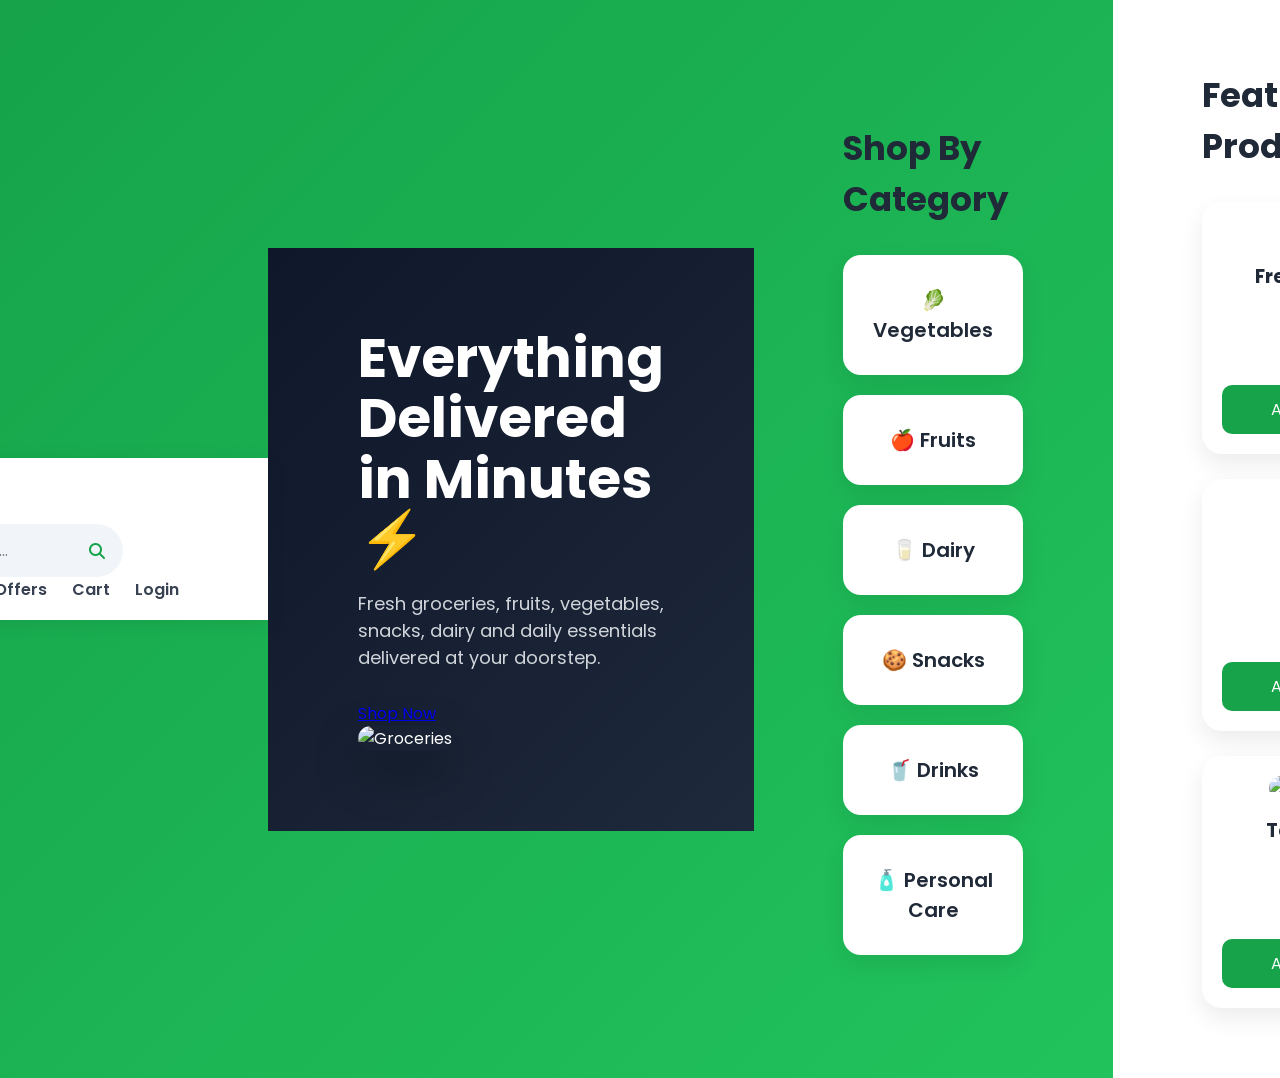
==== index.html @ e2bd5df9 "Update index.html" ====
<!DOCTYPE html>
<html lang="en">
<head>
<meta charset="UTF-8">
<meta name="viewport" content="width=device-width, initial-scale=1.0">

<title>NestHub | Fast Grocery Delivery</title>

<link rel="stylesheet" href="style.css">

<link rel="preconnect" href="https://fonts.googleapis.com">
<link rel="preconnect" href="https://fonts.gstatic.com" crossorigin>

<link href="https://fonts.googleapis.com/css2?family=Poppins:wght@300;400;500;600;700&display=swap" rel="stylesheet">

<link rel="stylesheet"
href="https://cdnjs.cloudflare.com/ajax/libs/font-awesome/6.5.2/css/all.min.css">

</head>

<body>

<header>

<div class="logo">
<i class="fa-solid fa-cart-shopping"></i>
<span>NestHub</span>
</div>

<div class="search-box">
<input type="text" placeholder="Search groceries, fruits, vegetables...">
<i class="fa-solid fa-magnifying-glass"></i>
</div>

<nav>
<a href="index.html">Home</a>
<a href="categories.html">Categories</a>
<a href="products.html">Products</a>
<a href="offers.html">Offers</a>
<a href="cart.html">Cart</a>
<a href="login.html">Login</a>
</nav>

</header>

<!-- Hero -->

<section class="hero">

<div class="hero-text">

<h1>Everything Delivered in Minutes ⚡</h1>

<p>
Fresh groceries, fruits, vegetables,
snacks, dairy and daily essentials
delivered at your doorstep.
</p>

<a href="products.html" class="btn">
Shop Now
</a>

</div>

<div class="hero-image">

<img
src="https://images.unsplash.com/photo-1542838132-92c53300491e?w=900"
alt="Groceries">

</div>

</section>

<!-- Categories -->

<section class="categories">

<h2>Shop By Category</h2>

<div class="category-grid">

<div class="category">🥬 Vegetables</div>

<div class="category">🍎 Fruits</div>

<div class="category">🥛 Dairy</div>

<div class="category">🍪 Snacks</div>

<div class="category">🥤 Drinks</div>

<div class="category">🧴 Personal Care</div>

</div>

</section>

<!-- Products -->

<section class="products">

<h2>Featured Products</h2>

<div class="product-grid">

<div class="product-card">

<img src="https://images.unsplash.com/photo-1560806887-1e4cd0b6cbd6?w=500" alt="Apples">

<h3>Fresh Apples</h3>

<p>1 KG</p>

<h4>₹149</h4>

<button>Add to Cart</button>

</div>

<div class="product-card">

<img src="https://images.unsplash.com/photo-1582515073490-39981397c445?w=500" alt="Milk">

<h3>Milk</h3>

<p>500 ml</p>

<h4>₹32</h4>

<button>Add to Cart</button>

</div>

<div class="product-card">

<img src="https://images.unsplash.com/photo-1601004890684-d8cbf643f5f2?w=500" alt="Tomatoes">

<h3>Tomatoes</h3>

<p>1 KG</p>

<h4>₹39</h4>

<button>Add to Cart</button>

</div>

</div>

</section>

<!-- Footer -->

<footer>

<h2>NestHub</h2>

<p>Fast Grocery Delivery Platform</p>

<p>© 2026 NestHub. All Rights Reserved.</p>

</footer>

<script src="script.js"></script>

</body>
</html>
---- style.css ----
/* Google Font */
*{
margin:0;
padding:0;
box-sizing:border-box;
font-family:'Poppins',sans-serif;
}

body{
background:#f8fafc;
color:#1f2937;
}

/* Header */

header{
position:sticky;
top:0;
z-index:1000;
background:#ffffff;
display:flex;
justify-content:space-between;
align-items:center;
padding:18px 7%;
box-shadow:0 4px 20px rgba(0,0,0,.08);
flex-wrap:wrap;
}

.logo{
font-size:32px;
font-weight:700;
color:#16a34a;
display:flex;
align-items:center;
gap:10px;
}

.search-box{
position:relative;
width:420px;
max-width:100%;
}

.search-box input{
width:100%;
padding:14px 50px 14px 18px;
border:none;
border-radius:50px;
background:#f1f5f9;
font-size:16px;
outline:none;
}

.search-box i{
position:absolute;
right:18px;
top:50%;
transform:translateY(-50%);
color:#16a34a;
}

nav{
display:flex;
gap:25px;
}

nav a{
text-decoration:none;
font-weight:600;
color:#374151;
transition:.3s;
}

nav a:hover{
color:#16a34a;
}

/* Hero */

.hero{
display:flex;
justify-content:space-between;
align-items:center;
padding:80px 7%;
background:linear-gradient(135deg,#0f172a,#1e293b);
color:white;
flex-wrap:wrap;
}

.hero-text{
max-width:520px;
}

.hero h1{
font-size:55px;
line-height:1.1;
margin-bottom:20px;
}

.hero p{
font-size:18px;
color:#d1d5db;
margin-bottom:30px;
}

.hero button{
padding:16px 36px;
background:#22c55e;
border:none;
border-radius:50px;
font-size:18px;
color:white;
cursor:pointer;
transition:.3s;
}

.hero button:hover{
transform:translateY(-3px);
}

.hero-image img{
width:450px;
max-width:100%;
border-radius:20px;
box-shadow:0 20px 50px rgba(0,0,0,.3);
}

/* Categories */

.categories{
padding:70px 7%;
}

.categories h2{
font-size:34px;
margin-bottom:30px;
}

.category-grid{
display:grid;
grid-template-columns:repeat(auto-fit,minmax(180px,1fr));
gap:20px;
}

.category{
background:white;
padding:30px;
text-align:center;
border-radius:18px;
font-size:20px;
font-weight:600;
box-shadow:0 10px 25px rgba(0,0,0,.08);
transition:.3s;
}

.category:hover{
transform:translateY(-8px);
}

/* Products */

.products{
padding:70px 7%;
background:#ffffff;
}

.products h2{
font-size:34px;
margin-bottom:30px;
}

.product-grid{
display:grid;
grid-template-columns:repeat(auto-fit,minmax(230px,1fr));
gap:25px;
}

.product-card{
background:#fff;
padding:20px;
border-radius:20px;
box-shadow:0 10px 25px rgba(0,0,0,.08);
transition:.3s;
text-align:center;
}

.product-card:hover{
transform:translateY(-8px);
}

.product-card img{
width:100%;
height:190px;
object-fit:cover;
border-radius:15px;
}

.product-card h3{
margin:15px 0 10px;
}

.product-card p{
color:#6b7280;
}

.product-card h4{
margin:12px 0;
color:#16a34a;
font-size:24px;
}

.product-card button{
width:100%;
padding:12px;
background:#16a34a;
color:white;
border:none;
border-radius:10px;
font-size:16px;
cursor:pointer;
}

/* Footer */

footer{
background:#0f172a;
color:white;
text-align:center;
padding:50px 20px;
margin-top:60px;
}

footer h2{
margin-bottom:10px;
}

/* Mobile */

@media(max-width:768px){

header{
flex-direction:column;
gap:18px;
}

nav{
flex-wrap:wrap;
justify-content:center;
}

.hero{
flex-direction:column;
text-align:center;
padding:60px 20px;
}

.hero h1{
font-size:40px;
}

.hero-image img{
margin-top:40px;
width:100%;
}

.search-box{
width:100%;
}

}
.cart-page{
padding:80px 8%;
}

.cart-item{
background:white;
padding:20px;
margin:20px 0;
border-radius:15px;
box-shadow:0 5px 15px rgba(0,0,0,.08);
}

.checkout-btn{
padding:15px 40px;
background:#16a34a;
color:white;
border:none;
border-radius:12px;
font-size:18px;
cursor:pointer;
}
body{
margin:0;
font-family:'Poppins',sans-serif;
background:linear-gradient(135deg,#16a34a,#22c55e);
display:flex;
justify-content:center;
align-items:center;
min-height:100vh;
}

.login-container{
width:100%;
display:flex;
justify-content:center;
padding:20px;
}

.login-card{
background:#fff;
width:100%;
max-width:420px;
padding:40px;
border-radius:20px;
box-shadow:0 15px 40px rgba(0,0,0,.2);
text-align:center;
}

.login-card h1{
color:#16a34a;
margin-bottom:8px;
}

.login-card p{
color:#666;
margin-bottom:25px;
}

.login-card input{
width:100%;
padding:15px;
margin-bottom:18px;
border:1px solid #ddd;
border-radius:12px;
font-size:16px;
box-sizing:border-box;
}

.login-card button{
width:100%;
padding:15px;
background:#16a34a;
color:white;
border:none;
border-radius:12px;
font-size:17px;
font-weight:600;
cursor:pointer;
transition:.3s;
}

.login-card button:hover{
background:#15803d;
}

.extra-links{
margin:15px 0;
}

.extra-links a,
.signup a{
color:#16a34a;
text-decoration:none;
font-weight:600;
}
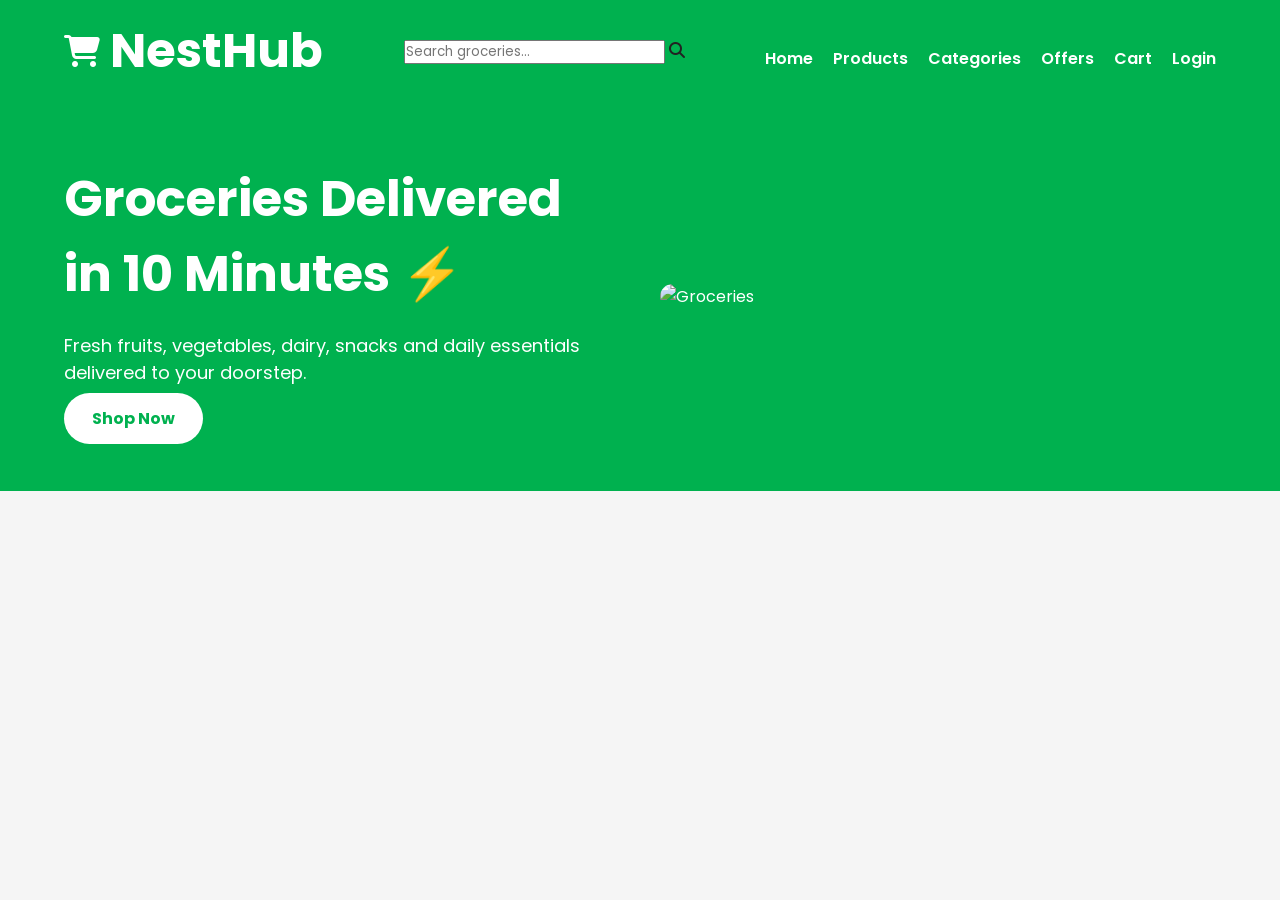
==== commit f2e23aae: "Update index.html" ====
--- a/index.html
+++ b/index.html
@@ -4,7 +4,7 @@
 <meta charset="UTF-8">
 <meta name="viewport" content="width=device-width, initial-scale=1.0">
 
-<title>NestHub | Fast Grocery Delivery</title>
+<title>NestHub | Grocery Delivery</title>
 
 <link rel="stylesheet" href="style.css">
 
@@ -13,29 +13,28 @@
 
 <link href="https://fonts.googleapis.com/css2?family=Poppins:wght@300;400;500;600;700&display=swap" rel="stylesheet">
 
-<link rel="stylesheet"
-href="https://cdnjs.cloudflare.com/ajax/libs/font-awesome/6.5.2/css/all.min.css">
+<link rel="stylesheet" href="https://cdnjs.cloudflare.com/ajax/libs/font-awesome/6.5.2/css/all.min.css">
 
 </head>
 
 <body>
 
-<header>
+<header class="header">
 
 <div class="logo">
 <i class="fa-solid fa-cart-shopping"></i>
-<span>NestHub</span>
+<h2>NestHub</h2>
 </div>
 
-<div class="search-box">
-<input type="text" placeholder="Search groceries, fruits, vegetables...">
+<div class="search">
+<input type="text" placeholder="Search groceries...">
 <i class="fa-solid fa-magnifying-glass"></i>
 </div>
 
 <nav>
 <a href="index.html">Home</a>
+<a href="products.html">Products</a>
 <a href="categories.html">Categories</a>
-<a href="products.html">Products</a>
 <a href="offers.html">Offers</a>
 <a href="cart.html">Cart</a>
 <a href="login.html">Login</a>
@@ -43,18 +42,14 @@
 
 </header>
 
-<!-- Hero -->
-
 <section class="hero">
 
 <div class="hero-text">
 
-<h1>Everything Delivered in Minutes ⚡</h1>
+<h1>Groceries Delivered in 10 Minutes ⚡</h1>
 
 <p>
-Fresh groceries, fruits, vegetables,
-snacks, dairy and daily essentials
-delivered at your doorstep.
+Fresh fruits, vegetables, dairy, snacks and daily essentials delivered to your doorstep.
 </p>
 
 <a href="products.html" class="btn">
@@ -65,104 +60,12 @@
 
 <div class="hero-image">
 
-<img
-src="https://images.unsplash.com/photo-1542838132-92c53300491e?w=900"
-alt="Groceries">
+<img src="https://images.unsplash.com/photo-1542838132-92c53300491e?w=1200" alt="Groceries">
 
 </div>
 
 </section>
 
-<!-- Categories -->
-
-<section class="categories">
-
-<h2>Shop By Category</h2>
-
-<div class="category-grid">
-
-<div class="category">🥬 Vegetables</div>
-
-<div class="category">🍎 Fruits</div>
-
-<div class="category">🥛 Dairy</div>
-
-<div class="category">🍪 Snacks</div>
-
-<div class="category">🥤 Drinks</div>
-
-<div class="category">🧴 Personal Care</div>
-
-</div>
-
-</section>
-
-<!-- Products -->
-
-<section class="products">
-
-<h2>Featured Products</h2>
-
-<div class="product-grid">
-
-<div class="product-card">
-
-<img src="https://images.unsplash.com/photo-1560806887-1e4cd0b6cbd6?w=500" alt="Apples">
-
-<h3>Fresh Apples</h3>
-
-<p>1 KG</p>
-
-<h4>₹149</h4>
-
-<button>Add to Cart</button>
-
-</div>
-
-<div class="product-card">
-
-<img src="https://images.unsplash.com/photo-1582515073490-39981397c445?w=500" alt="Milk">
-
-<h3>Milk</h3>
-
-<p>500 ml</p>
-
-<h4>₹32</h4>
-
-<button>Add to Cart</button>
-
-</div>
-
-<div class="product-card">
-
-<img src="https://images.unsplash.com/photo-1601004890684-d8cbf643f5f2?w=500" alt="Tomatoes">
-
-<h3>Tomatoes</h3>
-
-<p>1 KG</p>
-
-<h4>₹39</h4>
-
-<button>Add to Cart</button>
-
-</div>
-
-</div>
-
-</section>
-
-<!-- Footer -->
-
-<footer>
-
-<h2>NestHub</h2>
-
-<p>Fast Grocery Delivery Platform</p>
-
-<p>© 2026 NestHub. All Rights Reserved.</p>
-
-</footer>
-
 <script src="script.js"></script>
 
 </body>
--- a/style.css
+++ b/style.css
@@ -1,4 +1,3 @@
-/* Google Font */
 *{
 margin:0;
 padding:0;
@@ -7,260 +6,182 @@
 }
 
 body{
-background:#f8fafc;
-color:#1f2937;
+background:#f5f5f5;
+color:#222;
 }
 
-/* Header */
-
 header{
-position:sticky;
-top:0;
-z-index:1000;
-background:#ffffff;
+background:#00b14f;
+padding:15px 5%;
 display:flex;
 justify-content:space-between;
 align-items:center;
-padding:18px 7%;
-box-shadow:0 4px 20px rgba(0,0,0,.08);
 flex-wrap:wrap;
 }
 
 .logo{
-font-size:32px;
-font-weight:700;
-color:#16a34a;
 display:flex;
 align-items:center;
+font-size:32px;
+font-weight:bold;
+color:white;
 gap:10px;
 }
 
 .search-box{
 position:relative;
-width:420px;
+width:350px;
 max-width:100%;
 }
 
 .search-box input{
 width:100%;
-padding:14px 50px 14px 18px;
+padding:12px 40px 12px 15px;
 border:none;
-border-radius:50px;
-background:#f1f5f9;
-font-size:16px;
-outline:none;
+border-radius:30px;
+font-size:15px;
 }
 
 .search-box i{
 position:absolute;
-right:18px;
+right:15px;
 top:50%;
 transform:translateY(-50%);
-color:#16a34a;
+color:gray;
 }
 
 nav{
 display:flex;
-gap:25px;
+gap:20px;
+flex-wrap:wrap;
+margin-top:15px;
 }
 
 nav a{
+color:white;
 text-decoration:none;
 font-weight:600;
-color:#374151;
-transition:.3s;
 }
-
-nav a:hover{
-color:#16a34a;
-}
-
-/* Hero */
 
 .hero{
 display:flex;
+align-items:center;
 justify-content:space-between;
-align-items:center;
-padding:80px 7%;
-background:linear-gradient(135deg,#0f172a,#1e293b);
+padding:60px 5%;
+background:#00b14f;
 color:white;
 flex-wrap:wrap;
+gap:40px;
 }
 
 .hero-text{
-max-width:520px;
+flex:1;
 }
 
-.hero h1{
-font-size:55px;
-line-height:1.1;
+.hero-text h1{
+font-size:50px;
 margin-bottom:20px;
 }
 
-.hero p{
+.hero-text p{
 font-size:18px;
-color:#d1d5db;
-margin-bottom:30px;
+margin-bottom:20px;
 }
 
-.hero button{
-padding:16px 36px;
-background:#22c55e;
+.btn,
+button{
+background:white;
+color:#00b14f;
+padding:14px 28px;
 border:none;
-border-radius:50px;
-font-size:18px;
-color:white;
+border-radius:30px;
+font-weight:bold;
 cursor:pointer;
-transition:.3s;
+text-decoration:none;
 }
 
-.hero button:hover{
-transform:translateY(-3px);
+.hero-image{
+flex:1;
 }
 
 .hero-image img{
-width:450px;
-max-width:100%;
+width:100%;
 border-radius:20px;
-box-shadow:0 20px 50px rgba(0,0,0,.3);
 }
 
-/* Categories */
-
-.categories{
-padding:70px 7%;
+.categories,
+.products{
+padding:60px 5%;
 }
 
-.categories h2{
-font-size:34px;
-margin-bottom:30px;
-}
-
-.category-grid{
+.category-grid,
+.product-grid{
 display:grid;
-grid-template-columns:repeat(auto-fit,minmax(180px,1fr));
-gap:20px;
+grid-template-columns:repeat(auto-fit,minmax(220px,1fr));
+gap:25px;
+margin-top:30px;
 }
 
 .category{
 background:white;
-padding:30px;
+padding:25px;
+border-radius:15px;
 text-align:center;
-border-radius:18px;
 font-size:20px;
-font-weight:600;
-box-shadow:0 10px 25px rgba(0,0,0,.08);
-transition:.3s;
-}
-
-.category:hover{
-transform:translateY(-8px);
-}
-
-/* Products */
-
-.products{
-padding:70px 7%;
-background:#ffffff;
-}
-
-.products h2{
-font-size:34px;
-margin-bottom:30px;
-}
-
-.product-grid{
-display:grid;
-grid-template-columns:repeat(auto-fit,minmax(230px,1fr));
-gap:25px;
+font-weight:bold;
+box-shadow:0 5px 15px rgba(0,0,0,.1);
 }
 
 .product-card{
-background:#fff;
+background:white;
 padding:20px;
-border-radius:20px;
-box-shadow:0 10px 25px rgba(0,0,0,.08);
-transition:.3s;
+border-radius:15px;
+box-shadow:0 5px 15px rgba(0,0,0,.1);
 text-align:center;
-}
-
-.product-card:hover{
-transform:translateY(-8px);
 }
 
 .product-card img{
 width:100%;
-height:190px;
+height:220px;
 object-fit:cover;
-border-radius:15px;
+border-radius:10px;
 }
 
 .product-card h3{
 margin:15px 0 10px;
 }
 
-.product-card p{
-color:#6b7280;
+.product-card h4{
+color:#00b14f;
+margin:10px 0;
+font-size:22px;
 }
 
-.product-card h4{
-margin:12px 0;
-color:#16a34a;
-font-size:24px;
-}
-
-.product-card button{
-width:100%;
-padding:12px;
-background:#16a34a;
-color:white;
-border:none;
-border-radius:10px;
-font-size:16px;
-cursor:pointer;
-}
-
-/* Footer */
-
 footer{
-background:#0f172a;
+background:#111827;
 color:white;
 text-align:center;
-padding:50px 20px;
-margin-top:60px;
+padding:40px;
+margin-top:50px;
 }
-
-footer h2{
-margin-bottom:10px;
-}
-
-/* Mobile */
 
 @media(max-width:768px){
 
 header{
 flex-direction:column;
-gap:18px;
 }
 
 nav{
-flex-wrap:wrap;
 justify-content:center;
 }
 
 .hero{
 flex-direction:column;
 text-align:center;
-padding:60px 20px;
 }
 
-.hero h1{
-font-size:40px;
-}
-
-.hero-image img{
-margin-top:40px;
-width:100%;
+.hero-text h1{
+font-size:36px;
 }
 
 .search-box{
@@ -268,98 +189,3 @@
 }
 
 }
-.cart-page{
-padding:80px 8%;
-}
-
-.cart-item{
-background:white;
-padding:20px;
-margin:20px 0;
-border-radius:15px;
-box-shadow:0 5px 15px rgba(0,0,0,.08);
-}
-
-.checkout-btn{
-padding:15px 40px;
-background:#16a34a;
-color:white;
-border:none;
-border-radius:12px;
-font-size:18px;
-cursor:pointer;
-}
-body{
-margin:0;
-font-family:'Poppins',sans-serif;
-background:linear-gradient(135deg,#16a34a,#22c55e);
-display:flex;
-justify-content:center;
-align-items:center;
-min-height:100vh;
-}
-
-.login-container{
-width:100%;
-display:flex;
-justify-content:center;
-padding:20px;
-}
-
-.login-card{
-background:#fff;
-width:100%;
-max-width:420px;
-padding:40px;
-border-radius:20px;
-box-shadow:0 15px 40px rgba(0,0,0,.2);
-text-align:center;
-}
-
-.login-card h1{
-color:#16a34a;
-margin-bottom:8px;
-}
-
-.login-card p{
-color:#666;
-margin-bottom:25px;
-}
-
-.login-card input{
-width:100%;
-padding:15px;
-margin-bottom:18px;
-border:1px solid #ddd;
-border-radius:12px;
-font-size:16px;
-box-sizing:border-box;
-}
-
-.login-card button{
-width:100%;
-padding:15px;
-background:#16a34a;
-color:white;
-border:none;
-border-radius:12px;
-font-size:17px;
-font-weight:600;
-cursor:pointer;
-transition:.3s;
-}
-
-.login-card button:hover{
-background:#15803d;
-}
-
-.extra-links{
-margin:15px 0;
-}
-
-.extra-links a,
-.signup a{
-color:#16a34a;
-text-decoration:none;
-font-weight:600;
-}
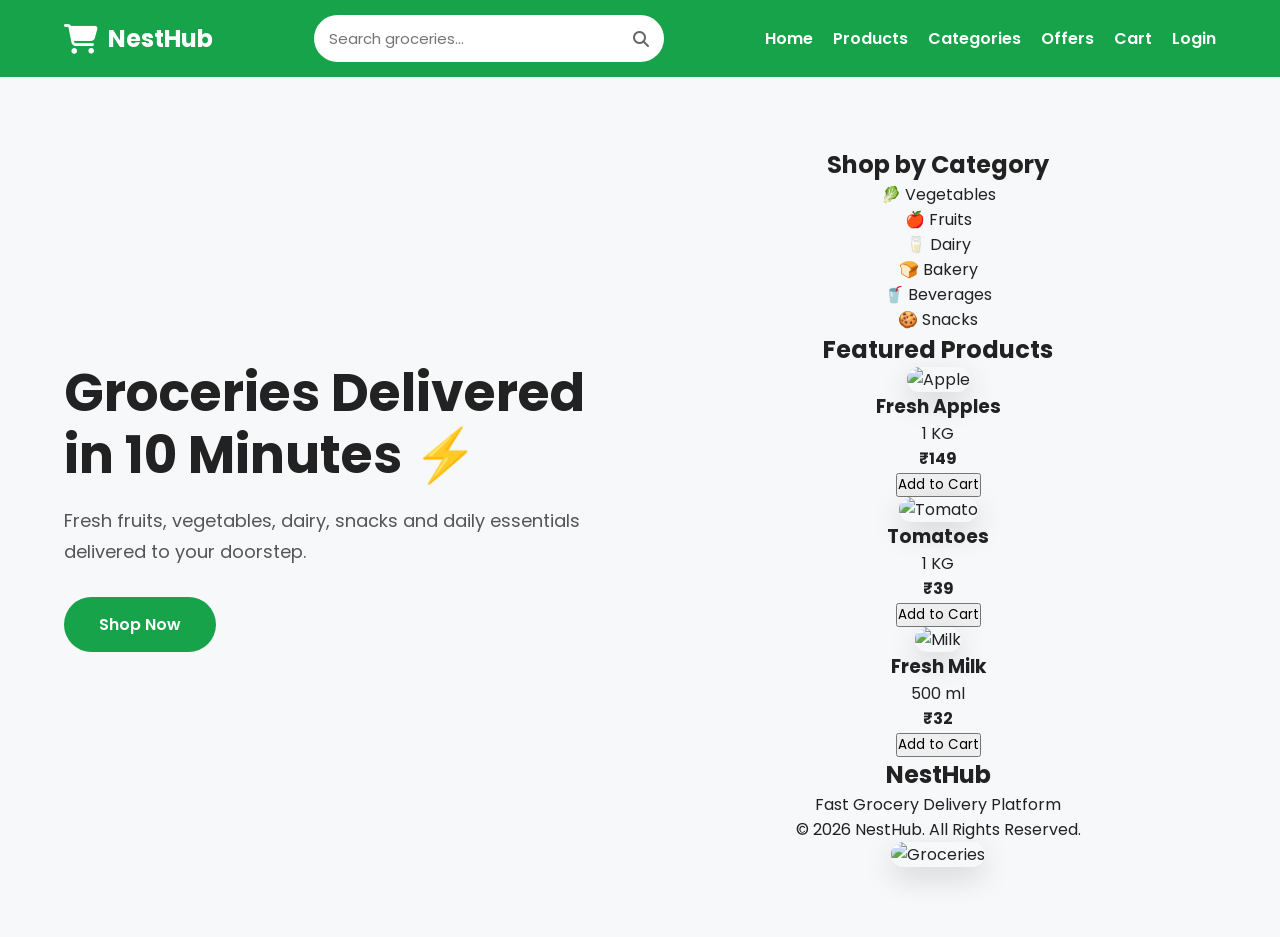
==== commit 36a4bb4c: "Update index.html" ====
--- a/index.html
+++ b/index.html
@@ -59,6 +59,93 @@
 </div>
 
 <div class="hero-image">
+  <!-- Categories -->
+
+<section class="categories">
+
+<h2>Shop by Category</h2>
+
+<div class="category-grid">
+
+<div class="category">🥬 Vegetables</div>
+
+<div class="category">🍎 Fruits</div>
+
+<div class="category">🥛 Dairy</div>
+
+<div class="category">🍞 Bakery</div>
+
+<div class="category">🥤 Beverages</div>
+
+<div class="category">🍪 Snacks</div>
+
+</div>
+
+</section>
+
+<!-- Products -->
+
+<section class="products">
+
+<h2>Featured Products</h2>
+
+<div class="product-grid">
+
+<div class="product-card">
+
+<img src="https://images.unsplash.com/photo-1560806887-1e4cd0b6cbd6?w=600" alt="Apple">
+
+<h3>Fresh Apples</h3>
+
+<p>1 KG</p>
+
+<h4>₹149</h4>
+
+<button>Add to Cart</button>
+
+</div>
+
+<div class="product-card">
+
+<img src="https://images.unsplash.com/photo-1601004890684-d8cbf643f5f2?w=600" alt="Tomato">
+
+<h3>Tomatoes</h3>
+
+<p>1 KG</p>
+
+<h4>₹39</h4>
+
+<button>Add to Cart</button>
+
+</div>
+
+<div class="product-card">
+
+<img src="https://images.unsplash.com/photo-1582515073490-39981397c445?w=600" alt="Milk">
+
+<h3>Fresh Milk</h3>
+
+<p>500 ml</p>
+
+<h4>₹32</h4>
+
+<button>Add to Cart</button>
+
+</div>
+
+</div>
+
+</section>
+
+<footer>
+
+<h2>NestHub</h2>
+
+<p>Fast Grocery Delivery Platform</p>
+
+<p>© 2026 NestHub. All Rights Reserved.</p>
+
+</footer>
 
 <img src="https://images.unsplash.com/photo-1542838132-92c53300491e?w=1200" alt="Groceries">
 
--- a/style.css
+++ b/style.css
@@ -1,3 +1,5 @@
+/* ===== NestHub V2 ===== */
+
 *{
 margin:0;
 padding:0;
@@ -6,169 +8,137 @@
 }
 
 body{
-background:#f5f5f5;
+background:#f7f8fa;
 color:#222;
 }
 
-header{
-background:#00b14f;
+.header{
+background:#16a34a;
 padding:15px 5%;
 display:flex;
 justify-content:space-between;
 align-items:center;
 flex-wrap:wrap;
+position:sticky;
+top:0;
+z-index:1000;
 }
 
 .logo{
 display:flex;
 align-items:center;
-font-size:32px;
-font-weight:bold;
-color:white;
 gap:10px;
+color:#fff;
 }
 
-.search-box{
+.logo i{
+font-size:30px;
+}
+
+.search{
 position:relative;
 width:350px;
 max-width:100%;
 }
 
-.search-box input{
+.search input{
 width:100%;
-padding:12px 40px 12px 15px;
+padding:12px 45px 12px 15px;
 border:none;
-border-radius:30px;
+border-radius:50px;
+outline:none;
 font-size:15px;
 }
 
-.search-box i{
+.search i{
 position:absolute;
 right:15px;
 top:50%;
 transform:translateY(-50%);
-color:gray;
+color:#666;
 }
 
 nav{
 display:flex;
 gap:20px;
 flex-wrap:wrap;
-margin-top:15px;
 }
 
 nav a{
-color:white;
+color:#fff;
 text-decoration:none;
 font-weight:600;
+transition:.3s;
+}
+
+nav a:hover{
+color:#ffe600;
 }
 
 .hero{
 display:flex;
 align-items:center;
 justify-content:space-between;
-padding:60px 5%;
-background:#00b14f;
-color:white;
+padding:70px 5%;
+gap:40px;
 flex-wrap:wrap;
-gap:40px;
 }
 
 .hero-text{
 flex:1;
+min-width:300px;
 }
 
 .hero-text h1{
-font-size:50px;
+font-size:52px;
 margin-bottom:20px;
+line-height:1.2;
 }
 
 .hero-text p{
 font-size:18px;
-margin-bottom:20px;
+color:#555;
+margin-bottom:30px;
+line-height:1.7;
 }
 
-.btn,
-button{
-background:white;
-color:#00b14f;
-padding:14px 28px;
-border:none;
-border-radius:30px;
-font-weight:bold;
-cursor:pointer;
+.btn{
+display:inline-block;
+background:#16a34a;
+color:#fff;
+padding:15px 35px;
+border-radius:50px;
 text-decoration:none;
+font-weight:600;
+transition:.3s;
+}
+
+.btn:hover{
+background:#15803d;
 }
 
 .hero-image{
 flex:1;
+min-width:300px;
+text-align:center;
 }
 
 .hero-image img{
 width:100%;
+max-width:550px;
 border-radius:20px;
-}
-
-.categories,
-.products{
-padding:60px 5%;
-}
-
-.category-grid,
-.product-grid{
-display:grid;
-grid-template-columns:repeat(auto-fit,minmax(220px,1fr));
-gap:25px;
-margin-top:30px;
-}
-
-.category{
-background:white;
-padding:25px;
-border-radius:15px;
-text-align:center;
-font-size:20px;
-font-weight:bold;
-box-shadow:0 5px 15px rgba(0,0,0,.1);
-}
-
-.product-card{
-background:white;
-padding:20px;
-border-radius:15px;
-box-shadow:0 5px 15px rgba(0,0,0,.1);
-text-align:center;
-}
-
-.product-card img{
-width:100%;
-height:220px;
-object-fit:cover;
-border-radius:10px;
-}
-
-.product-card h3{
-margin:15px 0 10px;
-}
-
-.product-card h4{
-color:#00b14f;
-margin:10px 0;
-font-size:22px;
-}
-
-footer{
-background:#111827;
-color:white;
-text-align:center;
-padding:40px;
-margin-top:50px;
+box-shadow:0 10px 30px rgba(0,0,0,.15);
 }
 
 @media(max-width:768px){
 
-header{
+.header{
 flex-direction:column;
+gap:15px;
+}
+
+.search{
+width:100%;
 }
 
 nav{
@@ -184,8 +154,8 @@
 font-size:36px;
 }
 
-.search-box{
-width:100%;
+.hero-text p{
+font-size:16px;
 }
 
 }
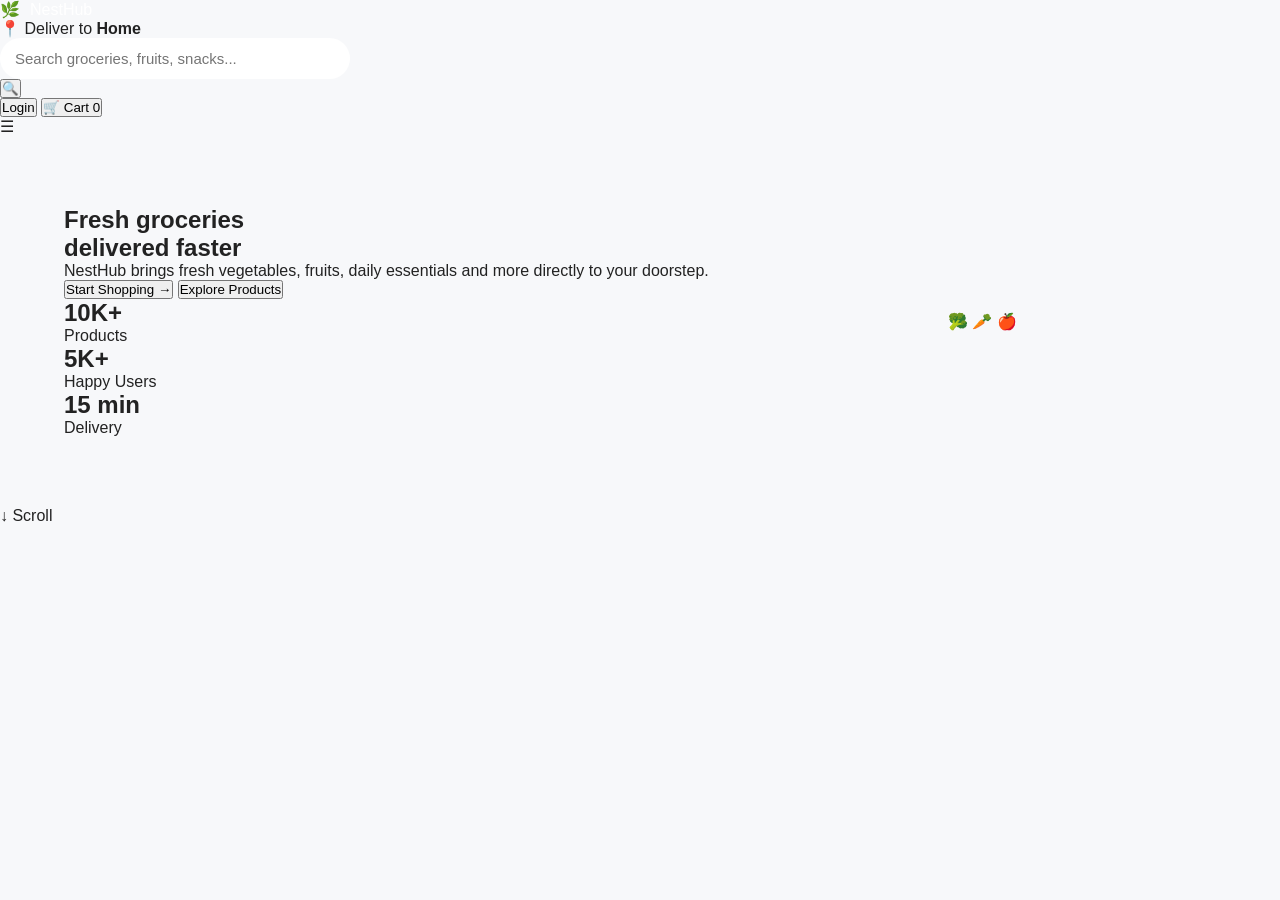
==== commit 4b524dbe: "Update index.html" ====
--- a/index.html
+++ b/index.html
@@ -4,154 +4,120 @@
 <meta charset="UTF-8">
 <meta name="viewport" content="width=device-width, initial-scale=1.0">
 
-<title>NestHub | Grocery Delivery</title>
+<title>NestHub - Fast Grocery Delivery</title>
 
 <link rel="stylesheet" href="style.css">
 
-<link rel="preconnect" href="https://fonts.googleapis.com">
-<link rel="preconnect" href="https://fonts.gstatic.com" crossorigin>
-
-<link href="https://fonts.googleapis.com/css2?family=Poppins:wght@300;400;500;600;700&display=swap" rel="stylesheet">
-
-<link rel="stylesheet" href="https://cdnjs.cloudflare.com/ajax/libs/font-awesome/6.5.2/css/all.min.css">
+<link href="https://fonts.googleapis.com/css2?family=Inter:wght@400;500;600;700;800&display=swap" rel="stylesheet">
 
 </head>
 
 <body>
 
-<header class="header">
+<!-- NAVBAR -->
+<header class="navbar">
 
 <div class="logo">
-<i class="fa-solid fa-cart-shopping"></i>
-<h2>NestHub</h2>
+🌿 <span>NestHub</span>
+</div>
+
+<div class="location">
+📍 Deliver to <b>Home</b>
 </div>
 
 <div class="search">
-<input type="text" placeholder="Search groceries...">
-<i class="fa-solid fa-magnifying-glass"></i>
+<input type="text" placeholder="Search groceries, fruits, snacks...">
+<button>🔍</button>
 </div>
 
-<nav>
-<a href="index.html">Home</a>
-<a href="products.html">Products</a>
-<a href="categories.html">Categories</a>
-<a href="offers.html">Offers</a>
-<a href="cart.html">Cart</a>
-<a href="login.html">Login</a>
-</nav>
+<div class="nav-buttons">
+<button class="login">Login</button>
+<button class="cart">
+🛒 Cart <span>0</span>
+</button>
+</div>
+
+<div class="menu">
+☰
+</div>
 
 </header>
 
+
+<!-- HERO SECTION -->
+
 <section class="hero">
 
-<div class="hero-text">
+<div class="hero-content">
 
-<h1>Groceries Delivered in 10 Minutes ⚡</h1>
+<h1>
+Fresh groceries
+<br>
+<span>delivered faster</span>
+</h1>
 
 <p>
-Fresh fruits, vegetables, dairy, snacks and daily essentials delivered to your doorstep.
+NestHub brings fresh vegetables, fruits, daily essentials
+and more directly to your doorstep.
 </p>
 
-<a href="products.html" class="btn">
-Shop Now
-</a>
+
+<div class="hero-buttons">
+
+<button class="primary">
+Start Shopping →
+</button>
+
+<button class="secondary">
+Explore Products
+</button>
 
 </div>
 
-<div class="hero-image">
-  <!-- Categories -->
 
-<section class="categories">
+<div class="stats">
 
-<h2>Shop by Category</h2>
-
-<div class="category-grid">
-
-<div class="category">🥬 Vegetables</div>
-
-<div class="category">🍎 Fruits</div>
-
-<div class="category">🥛 Dairy</div>
-
-<div class="category">🍞 Bakery</div>
-
-<div class="category">🥤 Beverages</div>
-
-<div class="category">🍪 Snacks</div>
-
+<div>
+<h2>10K+</h2>
+<p>Products</p>
 </div>
 
-</section>
-
-<!-- Products -->
-
-<section class="products">
-
-<h2>Featured Products</h2>
-
-<div class="product-grid">
-
-<div class="product-card">
-
-<img src="https://images.unsplash.com/photo-1560806887-1e4cd0b6cbd6?w=600" alt="Apple">
-
-<h3>Fresh Apples</h3>
-
-<p>1 KG</p>
-
-<h4>₹149</h4>
-
-<button>Add to Cart</button>
-
+<div>
+<h2>5K+</h2>
+<p>Happy Users</p>
 </div>
 
-<div class="product-card">
-
-<img src="https://images.unsplash.com/photo-1601004890684-d8cbf643f5f2?w=600" alt="Tomato">
-
-<h3>Tomatoes</h3>
-
-<p>1 KG</p>
-
-<h4>₹39</h4>
-
-<button>Add to Cart</button>
-
-</div>
-
-<div class="product-card">
-
-<img src="https://images.unsplash.com/photo-1582515073490-39981397c445?w=600" alt="Milk">
-
-<h3>Fresh Milk</h3>
-
-<p>500 ml</p>
-
-<h4>₹32</h4>
-
-<button>Add to Cart</button>
-
+<div>
+<h2>15 min</h2>
+<p>Delivery</p>
 </div>
 
 </div>
 
-</section>
-
-<footer>
-
-<h2>NestHub</h2>
-
-<p>Fast Grocery Delivery Platform</p>
-
-<p>© 2026 NestHub. All Rights Reserved.</p>
-
-</footer>
-
-<img src="https://images.unsplash.com/photo-1542838132-92c53300491e?w=1200" alt="Groceries">
 
 </div>
 
+
+<div class="hero-image">
+
+<div class="circle"></div>
+
+<div class="grocery-box">
+🥦 🥕 🍎
+</div>
+
+</div>
+
+
 </section>
+
+
+<!-- SCROLL -->
+
+<div class="scroll">
+↓ Scroll
+</div>
+
 
 <script src="script.js"></script>
 
--- a/style.css
+++ b/style.css
@@ -159,3 +159,82 @@
 }
 
 }
+/* Categories */
+
+.categories,
+.products{
+padding:70px 5%;
+}
+
+.categories h2,
+.products h2{
+text-align:center;
+font-size:36px;
+margin-bottom:40px;
+}
+
+.category-grid,
+.product-grid{
+display:grid;
+grid-template-columns:repeat(auto-fit,minmax(220px,1fr));
+gap:25px;
+}
+
+.category{
+background:#fff;
+padding:25px;
+border-radius:15px;
+text-align:center;
+font-size:22px;
+font-weight:600;
+box-shadow:0 5px 15px rgba(0,0,0,.08);
+transition:.3s;
+cursor:pointer;
+}
+
+.category:hover{
+background:#16a34a;
+color:#fff;
+}
+
+.product-card{
+background:#fff;
+padding:20px;
+border-radius:15px;
+text-align:center;
+box-shadow:0 5px 15px rgba(0,0,0,.08);
+}
+
+.product-card img{
+width:100%;
+height:220px;
+object-fit:cover;
+border-radius:12px;
+}
+
+.product-card h3{
+margin:15px 0 10px;
+}
+
+.product-card h4{
+color:#16a34a;
+margin:10px 0;
+font-size:24px;
+}
+
+.product-card button{
+background:#16a34a;
+color:#fff;
+border:none;
+padding:12px 24px;
+border-radius:30px;
+cursor:pointer;
+}
+
+footer{
+background:#111827;
+color:#fff;
+text-align:center;
+padding:40px 20px;
+margin-top:50px;
+}
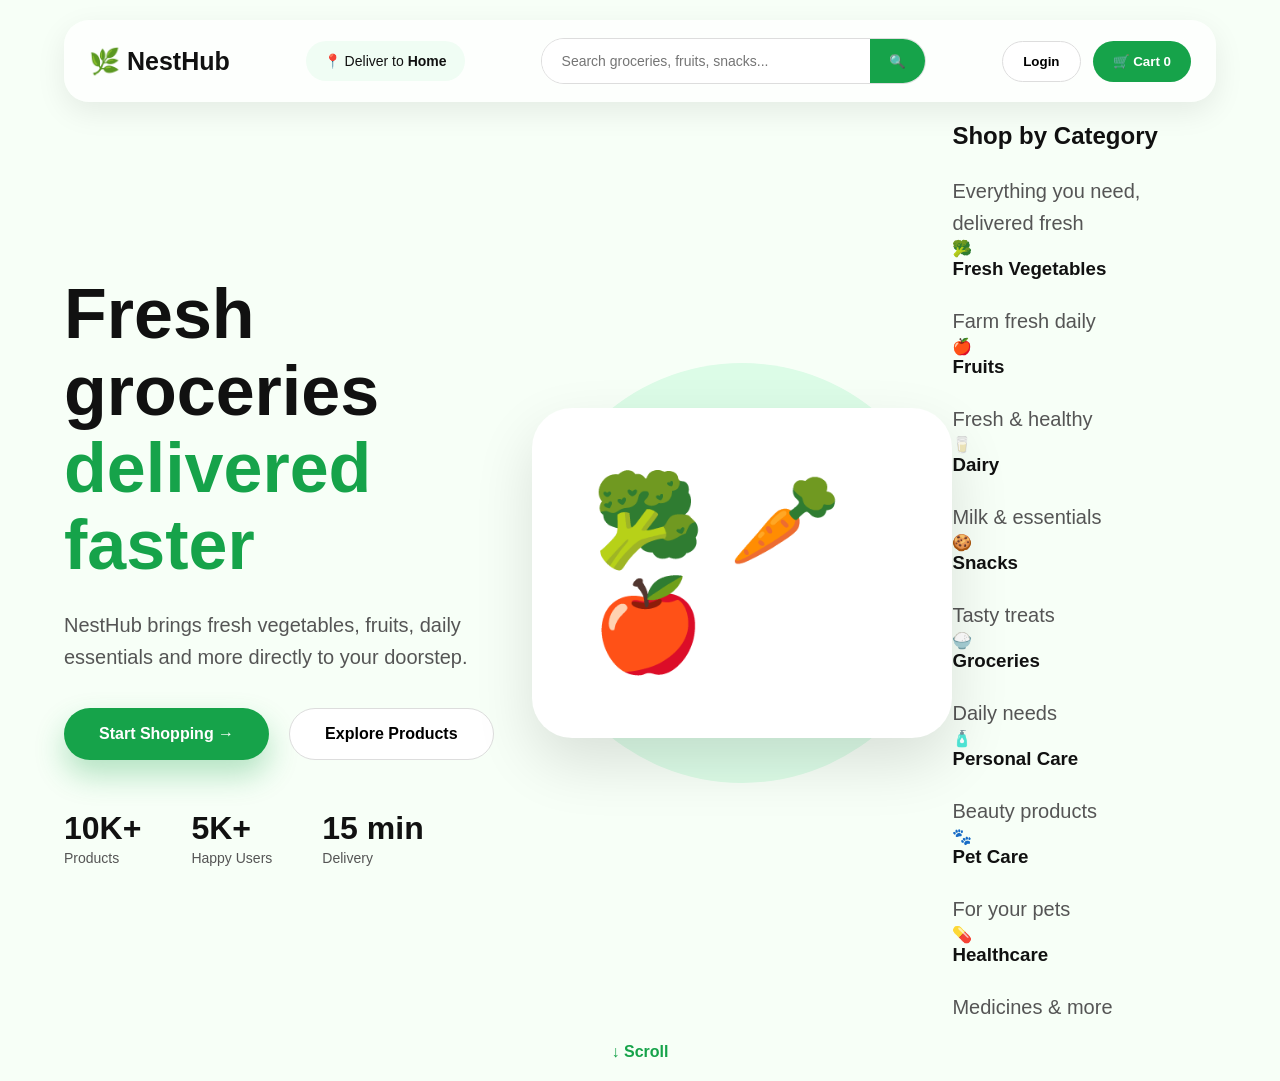
==== commit 346b7490: "Update index.html" ====
--- a/index.html
+++ b/index.html
@@ -107,7 +107,81 @@
 </div>
 
 </div>
+<!-- CATEGORIES SECTION -->
 
+<section class="categories">
+
+<h2>
+Shop by <span>Category</span>
+</h2>
+
+<p class="category-sub">
+Everything you need, delivered fresh
+</p>
+
+
+<div class="category-grid">
+
+
+<div class="category-card">
+<div class="icon">🥦</div>
+<h3>Fresh Vegetables</h3>
+<p>Farm fresh daily</p>
+</div>
+
+
+<div class="category-card">
+<div class="icon">🍎</div>
+<h3>Fruits</h3>
+<p>Fresh & healthy</p>
+</div>
+
+
+<div class="category-card">
+<div class="icon">🥛</div>
+<h3>Dairy</h3>
+<p>Milk & essentials</p>
+</div>
+
+
+<div class="category-card">
+<div class="icon">🍪</div>
+<h3>Snacks</h3>
+<p>Tasty treats</p>
+</div>
+
+
+<div class="category-card">
+<div class="icon">🍚</div>
+<h3>Groceries</h3>
+<p>Daily needs</p>
+</div>
+
+
+<div class="category-card">
+<div class="icon">🧴</div>
+<h3>Personal Care</h3>
+<p>Beauty products</p>
+</div>
+
+
+<div class="category-card">
+<div class="icon">🐾</div>
+<h3>Pet Care</h3>
+<p>For your pets</p>
+</div>
+
+
+<div class="category-card">
+<div class="icon">💊</div>
+<h3>Healthcare</h3>
+<p>Medicines & more</p>
+</div>
+
+
+</div>
+
+</section>
 
 </section>
 
--- a/style.css
+++ b/style.css
@@ -1,240 +1,413 @@
-/* ===== NestHub V2 ===== */
-
 *{
-margin:0;
-padding:0;
-box-sizing:border-box;
-font-family:'Poppins',sans-serif;
+    margin:0;
+    padding:0;
+    box-sizing:border-box;
+    font-family:'Inter',sans-serif;
 }
 
 body{
-background:#f7f8fa;
-color:#222;
-}
-
-.header{
-background:#16a34a;
-padding:15px 5%;
-display:flex;
-justify-content:space-between;
-align-items:center;
-flex-wrap:wrap;
-position:sticky;
-top:0;
-z-index:1000;
-}
+    background:#f7fff7;
+    color:#111;
+    overflow-x:hidden;
+}
+
+
+/* NAVBAR */
+
+.navbar{
+    width:90%;
+    margin:20px auto;
+    padding:18px 25px;
+    display:flex;
+    align-items:center;
+    justify-content:space-between;
+
+    background:rgba(255,255,255,0.75);
+    backdrop-filter:blur(20px);
+
+    border-radius:25px;
+
+    position:sticky;
+    top:15px;
+    z-index:1000;
+
+    box-shadow:0 10px 30px rgba(0,0,0,0.08);
+}
+
 
 .logo{
-display:flex;
-align-items:center;
-gap:10px;
-color:#fff;
-}
-
-.logo i{
-font-size:30px;
-}
+    font-size:25px;
+    font-weight:800;
+    color:#16a34a;
+}
+
+.logo span{
+    color:#111;
+}
+
+
+.location{
+    font-size:14px;
+    padding:12px 18px;
+    background:#f0fdf4;
+    border-radius:30px;
+}
+
 
 .search{
-position:relative;
-width:350px;
-max-width:100%;
-}
+    display:flex;
+    width:35%;
+    background:white;
+    border-radius:30px;
+    overflow:hidden;
+    border:1px solid #ddd;
+}
+
 
 .search input{
-width:100%;
-padding:12px 45px 12px 15px;
-border:none;
-border-radius:50px;
-outline:none;
-font-size:15px;
-}
-
-.search i{
-position:absolute;
-right:15px;
-top:50%;
-transform:translateY(-50%);
-color:#666;
-}
-
-nav{
-display:flex;
-gap:20px;
-flex-wrap:wrap;
-}
-
-nav a{
-color:#fff;
-text-decoration:none;
-font-weight:600;
-transition:.3s;
-}
-
-nav a:hover{
-color:#ffe600;
-}
+    flex:1;
+    padding:14px 20px;
+    border:none;
+    outline:none;
+    font-size:14px;
+}
+
+
+.search button{
+    width:55px;
+    border:none;
+    background:#16a34a;
+    color:white;
+    cursor:pointer;
+}
+
+
+
+.nav-buttons{
+    display:flex;
+    gap:12px;
+}
+
+
+.login,
+.cart{
+    padding:12px 20px;
+    border-radius:30px;
+    border:none;
+    cursor:pointer;
+    font-weight:600;
+}
+
+
+.login{
+    background:white;
+    border:1px solid #ddd;
+}
+
+
+.cart{
+    background:#16a34a;
+    color:white;
+}
+
+
+
+.menu{
+    display:none;
+    font-size:25px;
+}
+
+
+
+/* HERO */
 
 .hero{
-display:flex;
-align-items:center;
-justify-content:space-between;
-padding:70px 5%;
-gap:40px;
-flex-wrap:wrap;
-}
-
-.hero-text{
-flex:1;
-min-width:300px;
-}
-
-.hero-text h1{
-font-size:52px;
-margin-bottom:20px;
-line-height:1.2;
-}
-
-.hero-text p{
-font-size:18px;
-color:#555;
-margin-bottom:30px;
-line-height:1.7;
-}
-
-.btn{
-display:inline-block;
-background:#16a34a;
-color:#fff;
-padding:15px 35px;
-border-radius:50px;
-text-decoration:none;
-font-weight:600;
-transition:.3s;
-}
-
-.btn:hover{
-background:#15803d;
-}
+
+    min-height:85vh;
+
+    width:90%;
+    margin:auto;
+
+    display:flex;
+    align-items:center;
+    justify-content:space-between;
+
+}
+
+
+.hero-content{
+    width:50%;
+}
+
+
+.hero h1{
+
+    font-size:70px;
+    line-height:1.1;
+    font-weight:800;
+
+}
+
+
+.hero h1 span{
+
+    color:#16a34a;
+
+}
+
+
+
+.hero p{
+
+    margin-top:25px;
+    font-size:20px;
+    color:#555;
+    line-height:1.6;
+
+    max-width:550px;
+
+}
+
+
+
+/* BUTTONS */
+
+
+.hero-buttons{
+
+    display:flex;
+    gap:20px;
+    margin-top:35px;
+
+}
+
+
+.primary,
+.secondary{
+
+    padding:16px 35px;
+    border-radius:40px;
+    border:none;
+    font-size:16px;
+    font-weight:700;
+    cursor:pointer;
+
+}
+
+
+.primary{
+
+    background:#16a34a;
+    color:white;
+
+    box-shadow:0 15px 30px rgba(22,163,74,.3);
+
+}
+
+
+
+.secondary{
+
+    background:white;
+    border:1px solid #ddd;
+
+}
+
+
+
+/* STATS */
+
+
+.stats{
+
+    display:flex;
+    gap:50px;
+    margin-top:50px;
+
+}
+
+
+.stats h2{
+
+    font-size:32px;
+
+}
+
+
+.stats p{
+
+    margin:0;
+    font-size:14px;
+
+}
+
+
+
+/* HERO IMAGE */
+
 
 .hero-image{
-flex:1;
-min-width:300px;
-text-align:center;
-}
-
-.hero-image img{
-width:100%;
-max-width:550px;
-border-radius:20px;
-box-shadow:0 10px 30px rgba(0,0,0,.15);
-}
-
-@media(max-width:768px){
-
-.header{
-flex-direction:column;
-gap:15px;
-}
-
-.search{
-width:100%;
-}
-
-nav{
-justify-content:center;
-}
+
+    width:45%;
+    height:500px;
+
+    position:relative;
+
+    display:flex;
+    justify-content:center;
+    align-items:center;
+
+}
+
+
+
+.circle{
+
+    width:420px;
+    height:420px;
+
+    background:#dcfce7;
+
+    border-radius:50%;
+
+    position:absolute;
+
+}
+
+
+
+.grocery-box{
+
+    position:relative;
+
+    z-index:2;
+
+    font-size:90px;
+
+    background:white;
+
+    padding:60px;
+
+    border-radius:40px;
+
+    box-shadow:0 25px 60px rgba(0,0,0,.12);
+
+    animation:float 3s infinite ease-in-out;
+
+}
+
+
+
+@keyframes float{
+
+    50%{
+        transform:translateY(-20px);
+    }
+
+}
+
+
+
+/* SCROLL */
+
+.scroll{
+
+    text-align:center;
+    color:#16a34a;
+    font-weight:600;
+    padding:20px;
+
+}
+
+
+
+/* MOBILE */
+
+
+@media(max-width:900px){
+
+
+.navbar{
+
+    width:95%;
+
+}
+
+
+.location,
+.search,
+.nav-buttons{
+
+    display:none;
+
+}
+
+
+.menu{
+
+    display:block;
+
+}
+
 
 .hero{
-flex-direction:column;
-text-align:center;
-}
-
-.hero-text h1{
-font-size:36px;
-}
-
-.hero-text p{
-font-size:16px;
-}
-
-}
-/* Categories */
-
-.categories,
-.products{
-padding:70px 5%;
-}
-
-.categories h2,
-.products h2{
-text-align:center;
-font-size:36px;
-margin-bottom:40px;
-}
-
-.category-grid,
-.product-grid{
-display:grid;
-grid-template-columns:repeat(auto-fit,minmax(220px,1fr));
-gap:25px;
-}
-
-.category{
-background:#fff;
-padding:25px;
-border-radius:15px;
-text-align:center;
-font-size:22px;
-font-weight:600;
-box-shadow:0 5px 15px rgba(0,0,0,.08);
-transition:.3s;
-cursor:pointer;
-}
-
-.category:hover{
-background:#16a34a;
-color:#fff;
-}
-
-.product-card{
-background:#fff;
-padding:20px;
-border-radius:15px;
-text-align:center;
-box-shadow:0 5px 15px rgba(0,0,0,.08);
-}
-
-.product-card img{
-width:100%;
-height:220px;
-object-fit:cover;
-border-radius:12px;
-}
-
-.product-card h3{
-margin:15px 0 10px;
-}
-
-.product-card h4{
-color:#16a34a;
-margin:10px 0;
-font-size:24px;
-}
-
-.product-card button{
-background:#16a34a;
-color:#fff;
-border:none;
-padding:12px 24px;
-border-radius:30px;
-cursor:pointer;
-}
-
-footer{
-background:#111827;
-color:#fff;
-text-align:center;
-padding:40px 20px;
-margin-top:50px;
-}
+
+    flex-direction:column;
+    text-align:center;
+
+}
+
+
+.hero-content{
+
+    width:100%;
+
+}
+
+
+.hero h1{
+
+    font-size:45px;
+
+}
+
+
+.hero p{
+
+    font-size:17px;
+
+}
+
+
+.hero-image{
+
+    width:100%;
+    margin-top:40px;
+
+}
+
+
+.circle{
+
+    width:300px;
+    height:300px;
+
+}
+
+
+.grocery-box{
+
+    font-size:50px;
+    padding:40px;
+
+}
+
+
+.stats{
+
+    justify-content:center;
+    gap:25px;
+
+}
+
+}
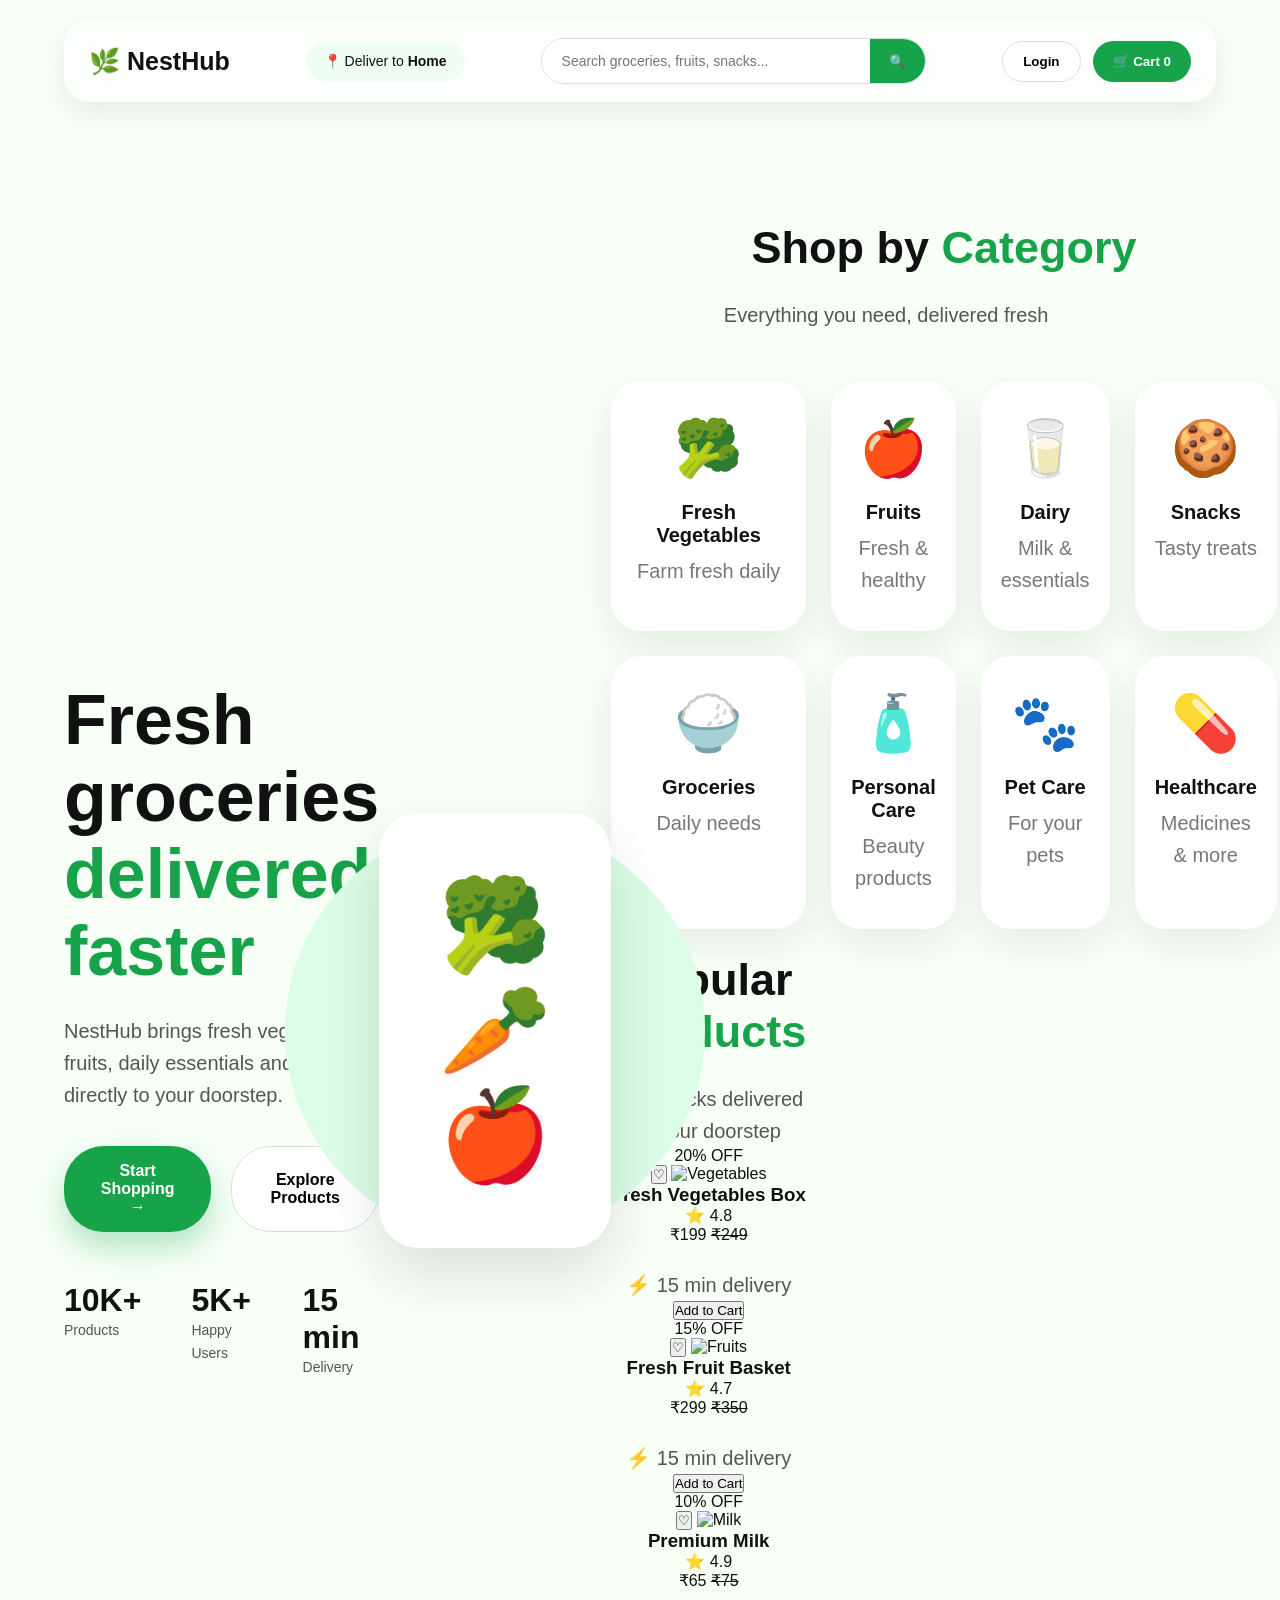
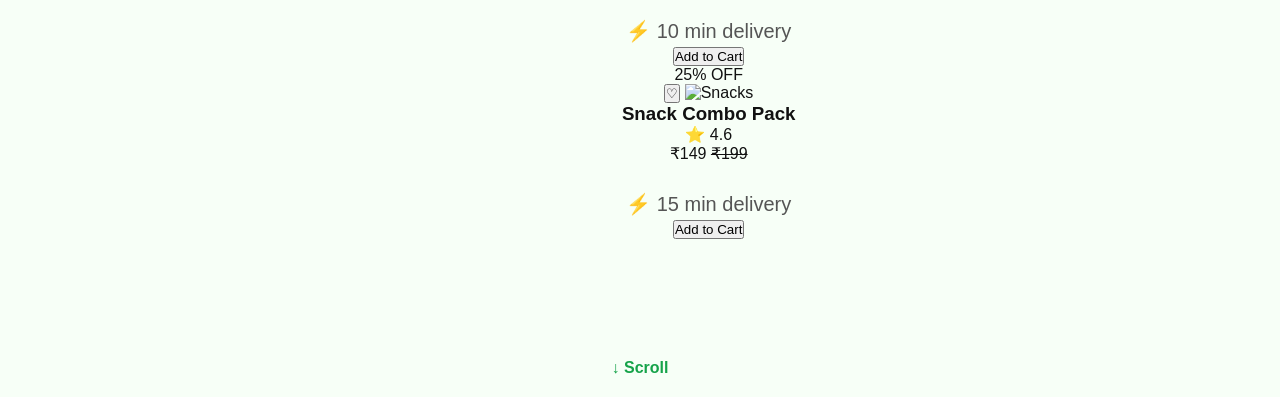
==== commit 3c9c8d9f: "Update index.html" ====
--- a/index.html
+++ b/index.html
@@ -179,7 +179,147 @@
 </div>
 
 
-</div>
+<!-- PRODUCTS SECTION -->
+
+<section class="products">
+
+<h2>
+Popular <span>Products</span>
+</h2>
+
+<p class="product-sub">
+Fresh picks delivered to your doorstep
+</p>
+
+
+<div class="product-grid">
+
+
+<div class="product-card">
+
+<div class="discount">20% OFF</div>
+
+<button class="wishlist">♡</button>
+
+<img src="https://images.unsplash.com/photo-1560493676-04071c5f467b" alt="Vegetables">
+
+<h3>Fresh Vegetables Box</h3>
+
+<div class="rating">
+⭐ 4.8
+</div>
+
+<div class="price">
+₹199 <del>₹249</del>
+</div>
+
+<p class="delivery">
+⚡ 15 min delivery
+</p>
+
+<button class="add-cart">
+Add to Cart
+</button>
+
+</div>
+
+
+
+
+<div class="product-card">
+
+<div class="discount">15% OFF</div>
+
+<button class="wishlist">♡</button>
+
+<img src="https://images.unsplash.com/photo-1610832958506-aa56368176cf" alt="Fruits">
+
+<h3>Fresh Fruit Basket</h3>
+
+<div class="rating">
+⭐ 4.7
+</div>
+
+<div class="price">
+₹299 <del>₹350</del>
+</div>
+
+<p class="delivery">
+⚡ 15 min delivery
+</p>
+
+<button class="add-cart">
+Add to Cart
+</button>
+
+</div>
+
+
+
+
+<div class="product-card">
+
+<div class="discount">10% OFF</div>
+
+<button class="wishlist">♡</button>
+
+<img src="https://images.unsplash.com/photo-1550583724-b2692b85b150" alt="Milk">
+
+<h3>Premium Milk</h3>
+
+<div class="rating">
+⭐ 4.9
+</div>
+
+<div class="price">
+₹65 <del>₹75</del>
+</div>
+
+<p class="delivery">
+⚡ 10 min delivery
+</p>
+
+<button class="add-cart">
+Add to Cart
+</button>
+
+</div>
+
+
+
+
+<div class="product-card">
+
+<div class="discount">25% OFF</div>
+
+<button class="wishlist">♡</button>
+
+<img src="https://images.unsplash.com/photo-1621939514649-280e2ee25f60" alt="Snacks">
+
+<h3>Snack Combo Pack</h3>
+
+<div class="rating">
+⭐ 4.6
+</div>
+
+<div class="price">
+₹149 <del>₹199</del>
+</div>
+
+<p class="delivery">
+⚡ 15 min delivery
+</p>
+
+<button class="add-cart">
+Add to Cart
+</button>
+
+</div>
+
+
+</div>
+
+</section>
 
 </section>
 
--- a/style.css
+++ b/style.css
@@ -411,3 +411,144 @@
 }
 
 }
+/* CATEGORIES */
+
+
+.categories{
+
+    width:90%;
+    margin:100px auto;
+
+    text-align:center;
+
+}
+
+
+.categories h2{
+
+    font-size:45px;
+    font-weight:800;
+
+}
+
+
+.categories h2 span{
+
+    color:#16a34a;
+
+}
+
+
+.category-sub{
+
+    margin-top:10px;
+    color:#666;
+    font-size:18px;
+
+}
+
+
+
+.category-grid{
+
+    margin-top:50px;
+
+    display:grid;
+
+    grid-template-columns:repeat(4,1fr);
+
+    gap:25px;
+
+}
+
+
+
+.category-card{
+
+    background:white;
+
+    padding:35px 20px;
+
+    border-radius:30px;
+
+    box-shadow:0 15px 40px rgba(0,0,0,.08);
+
+    cursor:pointer;
+
+    transition:.4s;
+
+}
+
+
+
+.category-card:hover{
+
+    transform:translateY(-12px);
+
+    box-shadow:0 25px 60px rgba(0,0,0,.15);
+
+}
+
+
+
+.icon{
+
+    font-size:55px;
+
+    margin-bottom:20px;
+
+}
+
+
+
+.category-card h3{
+
+    font-size:20px;
+
+}
+
+
+
+.category-card p{
+
+    color:#777;
+
+    margin-top:8px;
+
+}
+
+
+
+
+@media(max-width:900px){
+
+
+.category-grid{
+
+grid-template-columns:repeat(2,1fr);
+
+}
+
+
+.categories h2{
+
+font-size:35px;
+
+}
+
+
+}
+
+
+
+@media(max-width:500px){
+
+
+.category-grid{
+
+grid-template-columns:1fr;
+
+}
+
+
+}
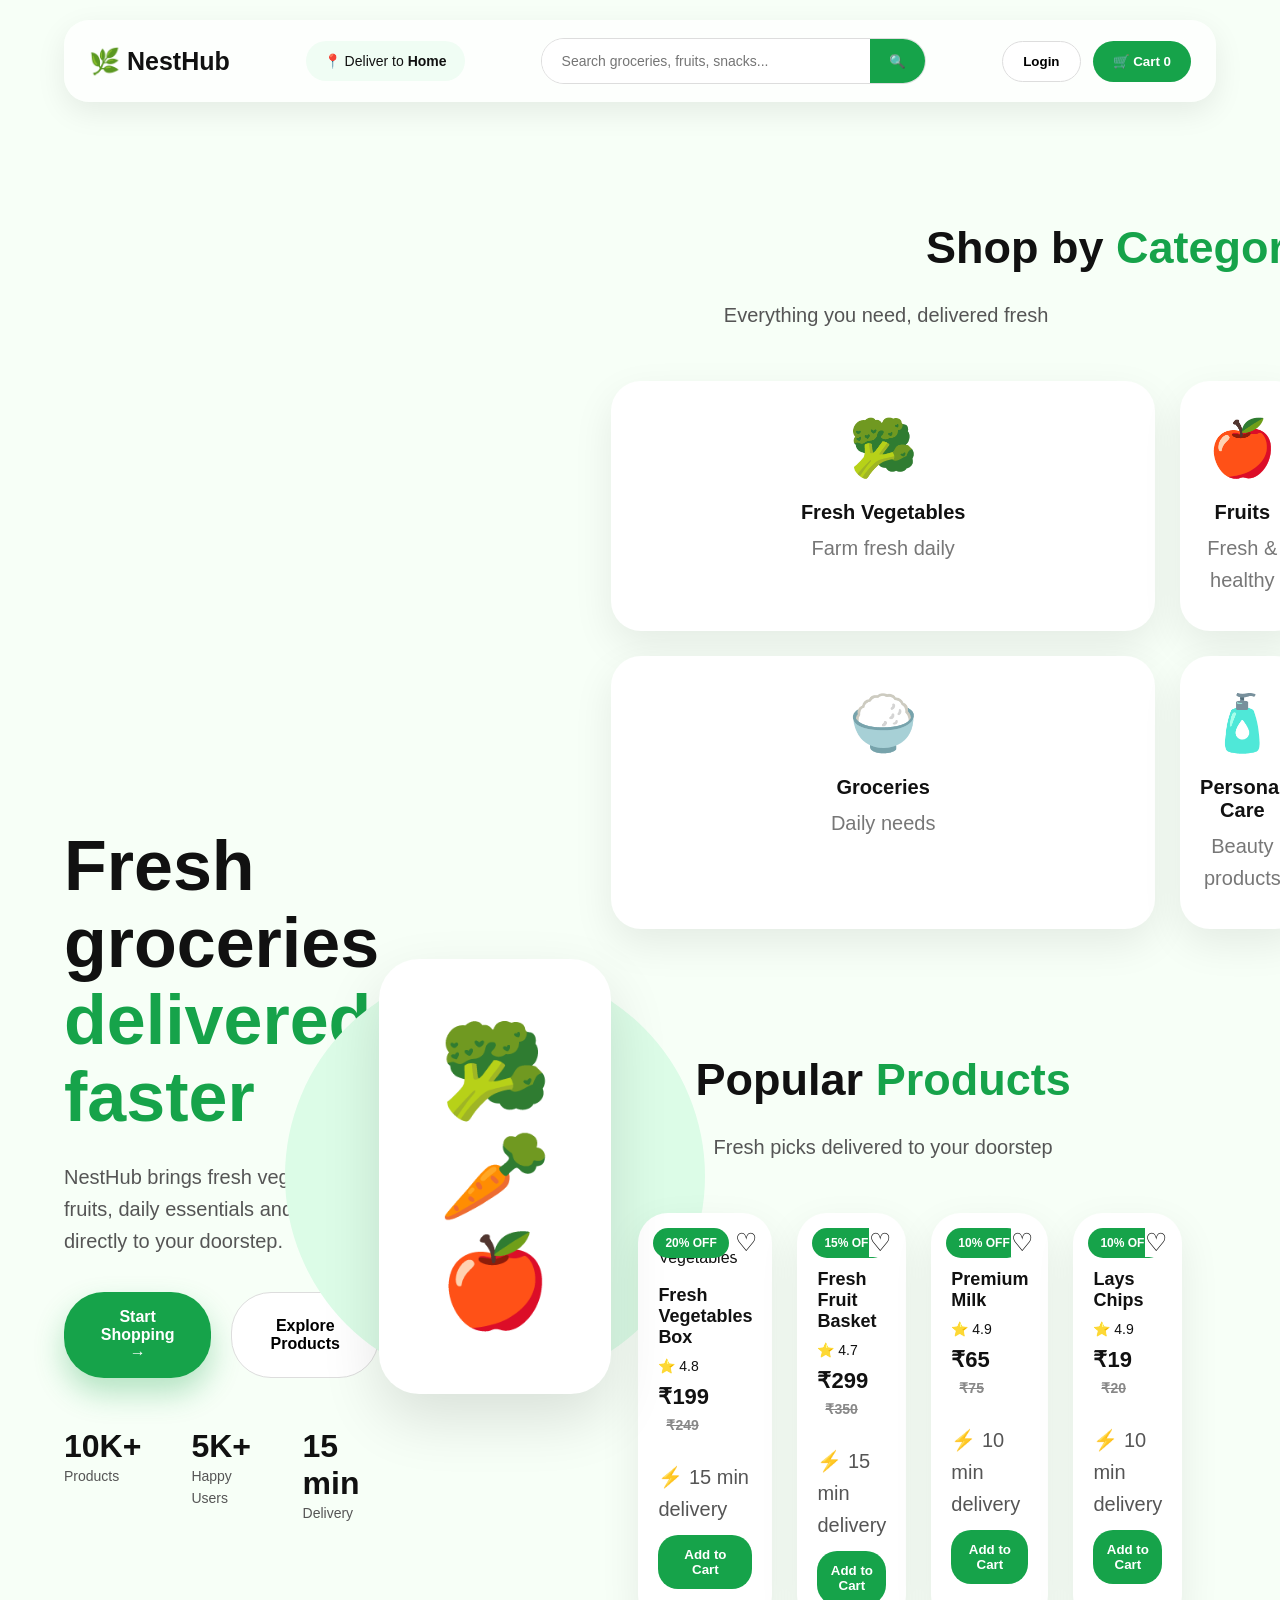
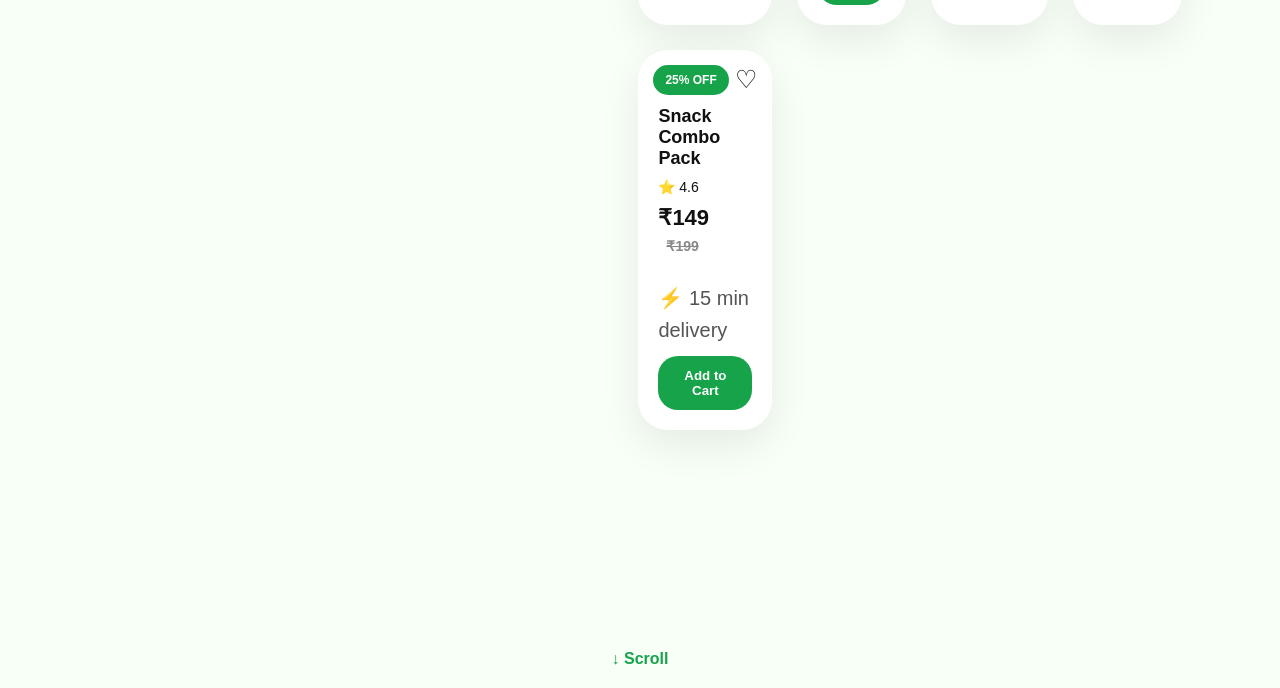
==== commit 7ddaaf32: "Update index.html" ====
--- a/index.html
+++ b/index.html
@@ -285,7 +285,33 @@
 
 </div>
 
-
+<div class="product-card">
+
+<div class="discount">10% OFF</div>
+
+<button class="wishlist">♡</button>
+
+<img src="https://images.unsplash.com/photo-1550583724-b2692b85b150" alt="Milk">
+
+<h3>Lays Chips</h3>
+
+<div class="rating">
+⭐ 4.9
+</div>
+
+<div class="price">
+₹19 <del>₹20</del>
+</div>
+
+<p class="delivery">
+⚡ 10 min delivery
+</p>
+
+<button class="add-cart">
+Add to Cart
+</button>
+
+</div>
 
 
 <div class="product-card">
--- a/style.css
+++ b/style.css
@@ -552,3 +552,235 @@
 
 
 }
+/* PRODUCTS */
+
+
+.products{
+
+width:90%;
+margin:100px auto;
+
+text-align:center;
+
+}
+
+
+.products h2{
+
+font-size:45px;
+font-weight:800;
+
+}
+
+
+.products h2 span{
+
+color:#16a34a;
+
+}
+
+
+.product-sub{
+
+color:#666;
+margin-top:10px;
+
+}
+
+
+
+.product-grid{
+
+display:grid;
+
+grid-template-columns:repeat(4,1fr);
+
+gap:25px;
+
+margin-top:50px;
+
+}
+
+
+
+.product-card{
+
+background:white;
+
+border-radius:30px;
+
+padding:20px;
+
+text-align:left;
+
+position:relative;
+
+box-shadow:0 15px 40px rgba(0,0,0,.08);
+
+transition:.4s;
+
+}
+
+
+
+.product-card:hover{
+
+transform:translateY(-10px);
+
+}
+
+
+
+.product-card img{
+
+width:100%;
+height:180px;
+
+object-fit:cover;
+
+border-radius:20px;
+
+}
+
+
+
+.discount{
+
+position:absolute;
+
+top:15px;
+left:15px;
+
+background:#16a34a;
+
+color:white;
+
+padding:8px 12px;
+
+border-radius:20px;
+
+font-size:12px;
+
+font-weight:700;
+
+}
+
+
+
+.wishlist{
+
+position:absolute;
+
+right:15px;
+top:15px;
+
+border:none;
+
+background:white;
+
+font-size:25px;
+
+cursor:pointer;
+
+}
+
+
+
+.product-card h3{
+
+margin-top:18px;
+
+font-size:18px;
+
+}
+
+
+
+.rating{
+
+margin-top:10px;
+
+font-size:14px;
+
+}
+
+
+
+.price{
+
+font-size:22px;
+
+font-weight:800;
+
+margin-top:10px;
+
+}
+
+
+.price del{
+
+font-size:14px;
+
+color:#888;
+
+margin-left:8px;
+
+}
+
+
+
+.delivery{
+
+color:#16a34a;
+
+font-size:14px;
+
+margin:10px 0;
+
+}
+
+
+
+.add-cart{
+
+width:100%;
+
+padding:12px;
+
+border:none;
+
+border-radius:20px;
+
+background:#16a34a;
+
+color:white;
+
+font-weight:700;
+
+cursor:pointer;
+
+}
+
+
+
+@media(max-width:900px){
+
+.product-grid{
+
+grid-template-columns:repeat(2,1fr);
+
+}
+
+}
+
+
+
+@media(max-width:500px){
+
+.product-grid{
+
+grid-template-columns:1fr;
+
+}
+
+}
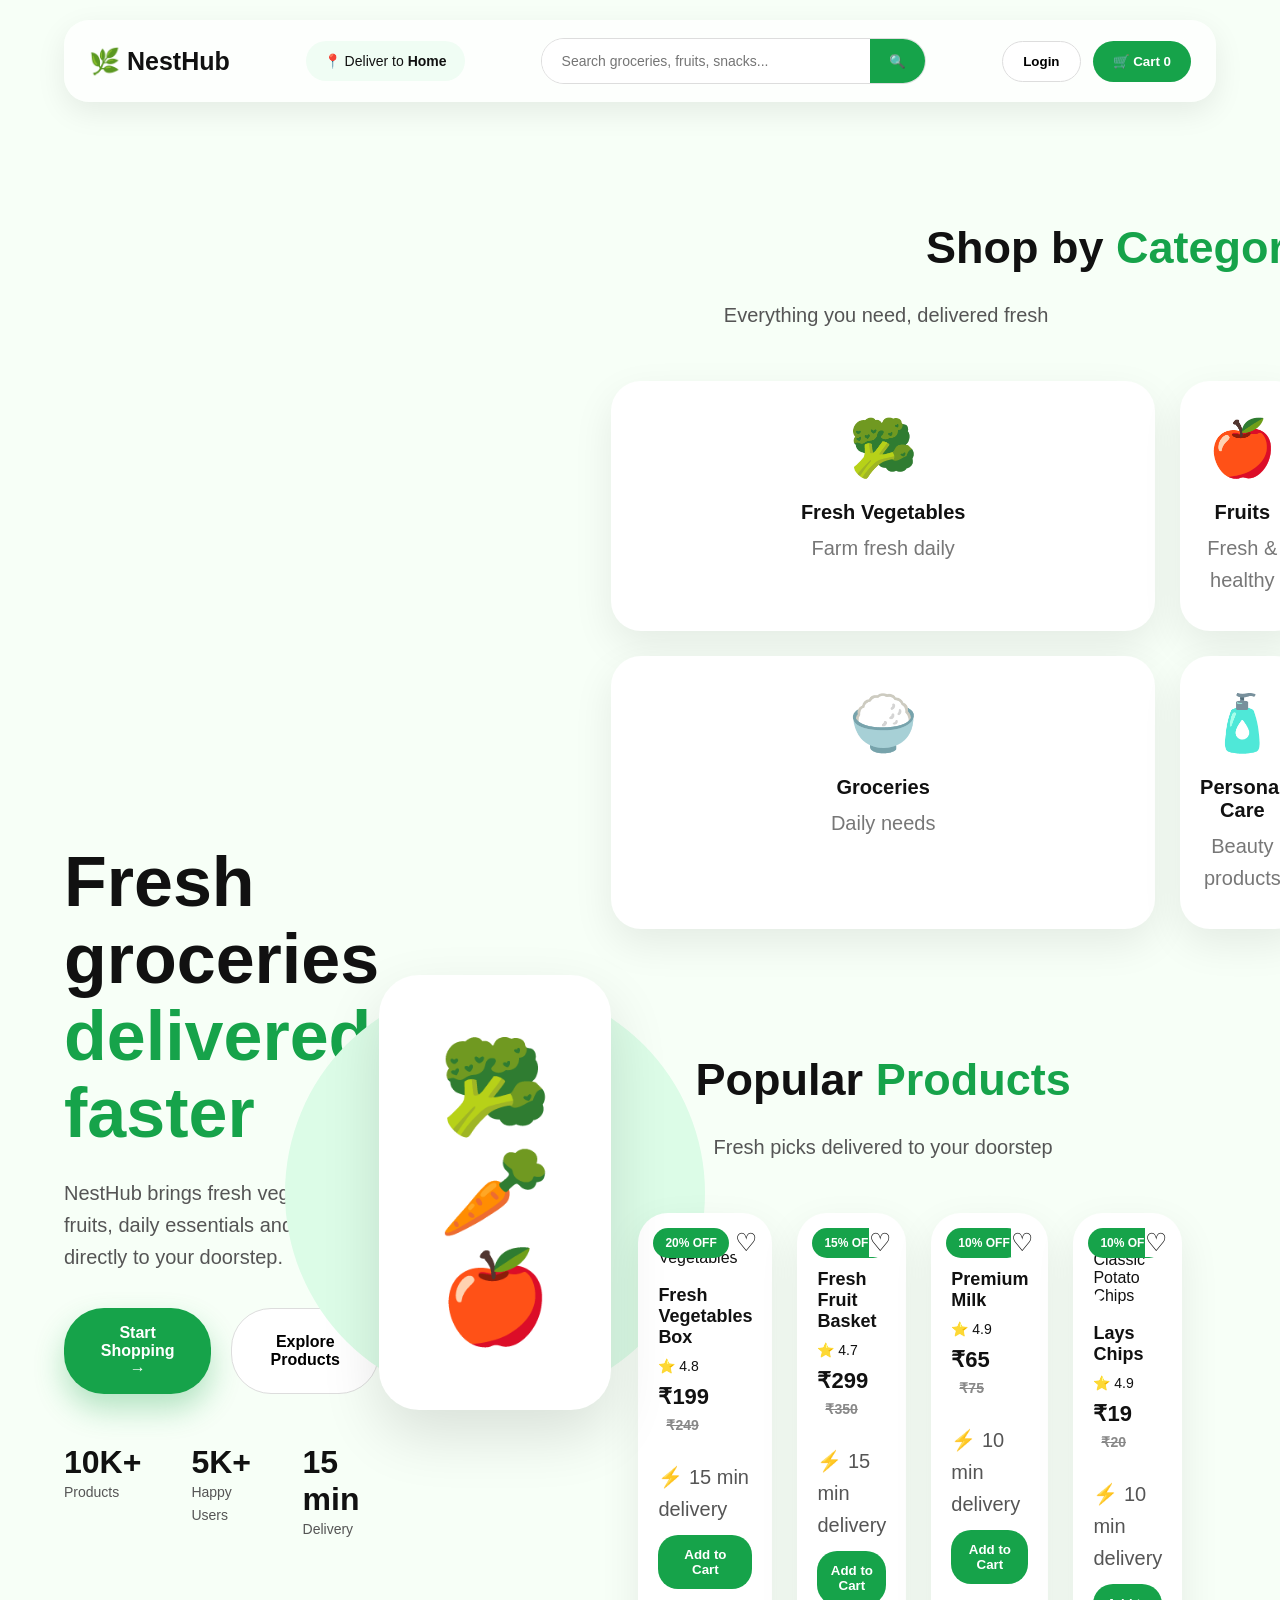
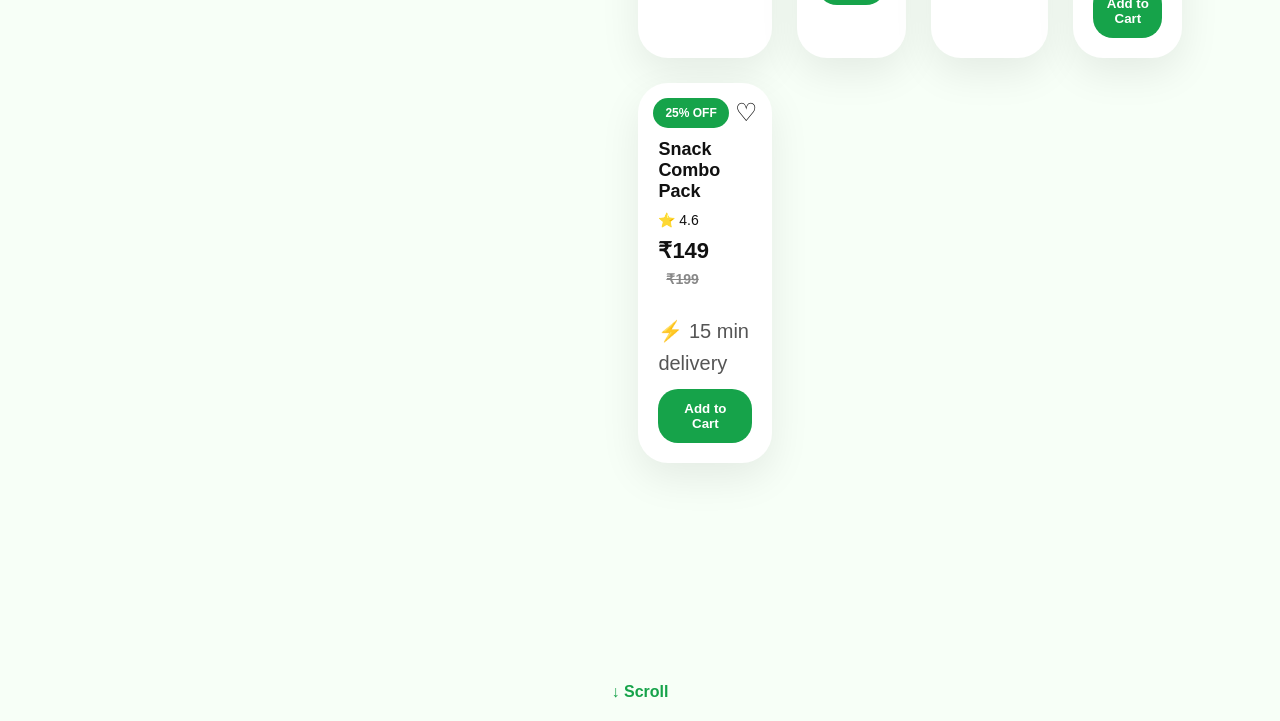
==== commit 40fd0ea8: "Update index.html" ====
--- a/index.html
+++ b/index.html
@@ -291,7 +291,7 @@
 
 <button class="wishlist">♡</button>
 
-<img src="https://images.unsplash.com/photo-1550583724-b2692b85b150" alt="Milk">
+<img src="https://images.unsplash.com/photo-1566478989037-eec170784d0b" alt="Lay's Classic Potato Chips">
 
 <h3>Lays Chips</h3>
 
